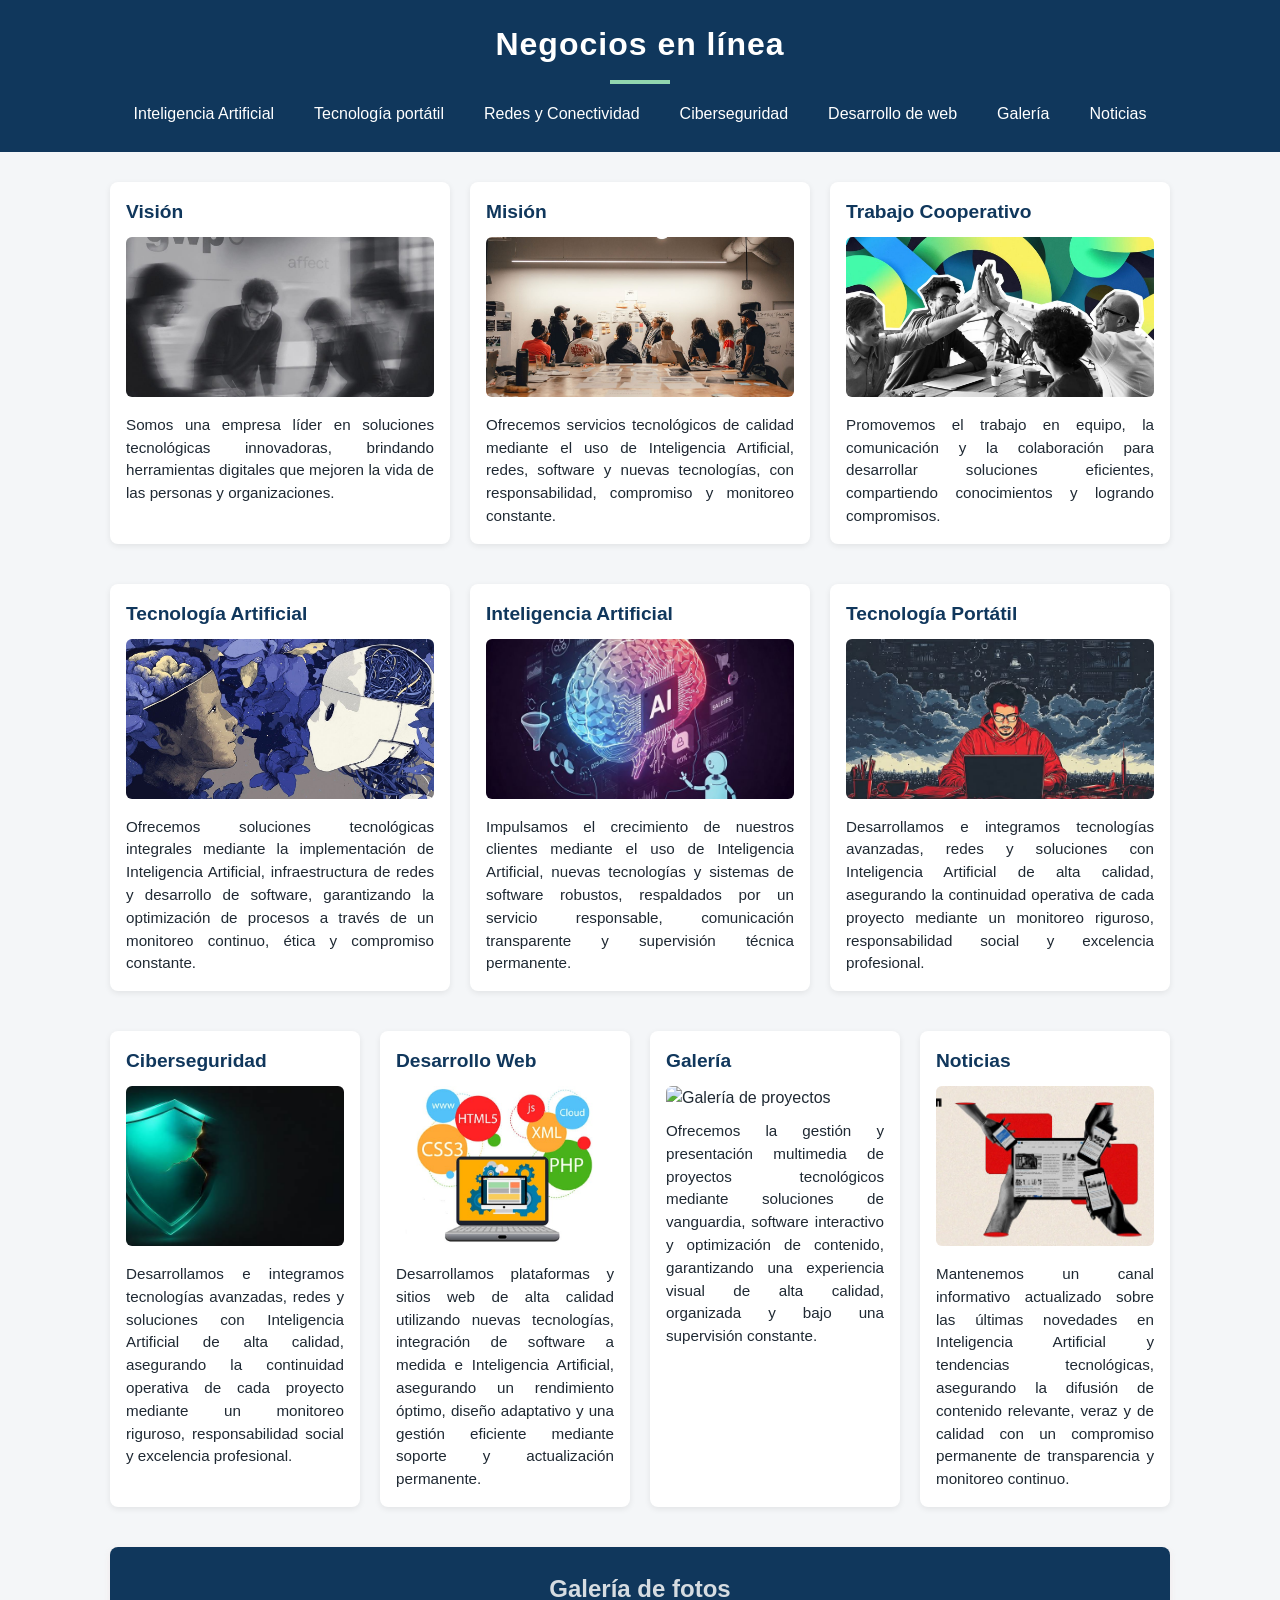
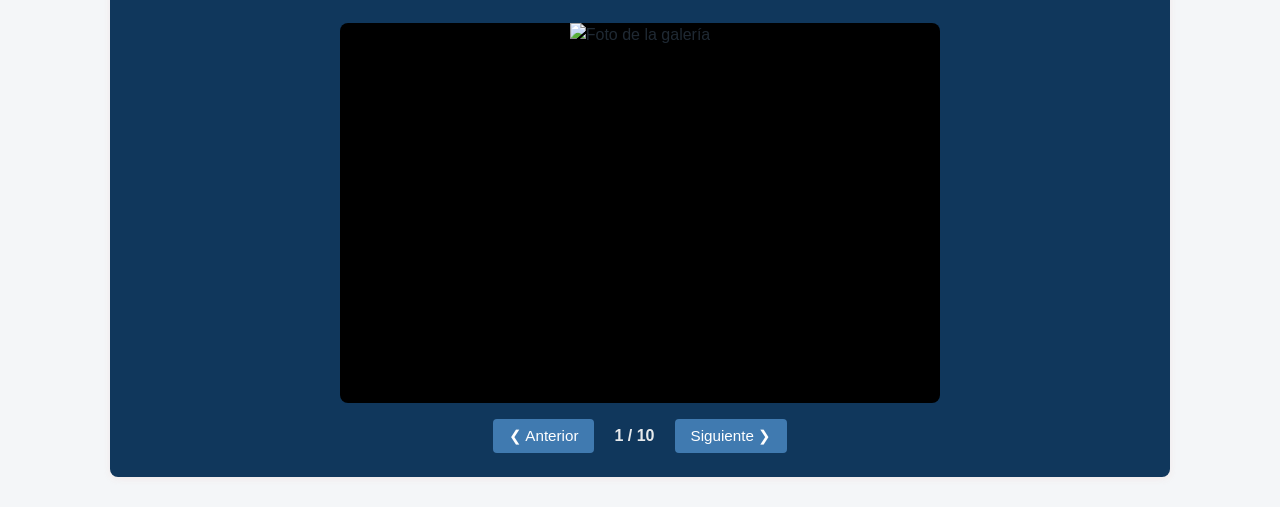
==== quienes(1).html @ 1d010c2e "Add files via upload" ====
<!DOCTYPE html>
<html lang="es">
<head>
    <meta charset="UTF-8">
    <meta name="viewport" content="width=device-width, initial-scale=1.0">
    <title>Quiénes Somos</title>
    <link rel="stylesheet" href="quienes(1).css">
</head>
<body>

    <header>
        <h1>Negocios en línea</h1>
        <hr>
        <nav>
            <ul>
                <li>Inteligencia Artificial</li>
                <li>Tecnología portátil</li>
                <li>Redes y Conectividad</li>
                <li>Ciberseguridad</li>
                <li>Desarrollo de web</li>
                <li>Galería</li>
                <li>Noticias</li>
            </ul>
        </nav>
    </header>

    <div class="padre">

        <!-- Bloque 1: Visión, Misión, Trabajo cooperativo -->
        <div class="hijo">
            <div class="nieto">
                <h2>Visión</h2>
                <img src="quienes/vision.jpg" alt="Visión de la empresa">
                <p>Somos una empresa líder en soluciones tecnológicas innovadoras, brindando herramientas digitales que mejoren la vida de las personas y organizaciones.</p>
            </div>
            <div class="nieto">
                <h2>Misión</h2>
                <img src="quienes/misiom.jpg" alt="Misión de la empresa">
                <p>Ofrecemos servicios tecnológicos de calidad mediante el uso de Inteligencia Artificial, redes, software y nuevas tecnologías, con responsabilidad, compromiso y monitoreo constante.</p>
            </div>
            <div class="nieto">
                <h2>Trabajo Cooperativo</h2>
                <img src="quienes/trabajocooperativo.jpg" alt="Trabajo cooperativo">
                <p>Promovemos el trabajo en equipo, la comunicación y la colaboración para desarrollar soluciones eficientes, compartiendo conocimientos y logrando compromisos.</p>
            </div>
        </div>

        <!-- Bloque 2: Áreas de tecnología -->
        <div class="hijo2">
            <div class="nieto2">
                <h2>Tecnología Artificial</h2>
                <img src="quienes/tecnologiaconia.jpg" alt="Tecnología con IA">
                <p>Ofrecemos soluciones tecnológicas integrales mediante la implementación de Inteligencia Artificial, infraestructura de redes y desarrollo de software, garantizando la optimización de procesos a través de un monitoreo continuo, ética y compromiso constante.</p>
            </div>
            <div class="nieto2">
                <h2>Inteligencia Artificial</h2>
                <img src="quienes/Ia.jpg" alt="Inteligencia Artificial">
                <p>Impulsamos el crecimiento de nuestros clientes mediante el uso de Inteligencia Artificial, nuevas tecnologías y sistemas de software robustos, respaldados por un servicio responsable, comunicación transparente y supervisión técnica permanente.</p>
            </div>
            <div class="nieto2">
                <h2>Tecnología Portátil</h2>
                <img src="quienes/Tecnologiaportatil.jpg" alt="Tecnología portátil">
                <p>Desarrollamos e integramos tecnologías avanzadas, redes y soluciones con Inteligencia Artificial de alta calidad, asegurando la continuidad operativa de cada proyecto mediante un monitoreo riguroso, responsabilidad social y excelencia profesional.</p>
            </div>
        </div>

        <!-- Bloque 3: Servicios -->
        <div class="hijo3">
            <div class="nieto3">
                <h2>Ciberseguridad</h2>
                <img src="quienes/ciberseguridad.jpg" alt="Ciberseguridad">
                <p>Desarrollamos e integramos tecnologías avanzadas, redes y soluciones con Inteligencia Artificial de alta calidad, asegurando la continuidad operativa de cada proyecto mediante un monitoreo riguroso, responsabilidad social y excelencia profesional.</p>
            </div>
            <div class="nieto3">
                <h2>Desarrollo Web</h2>
                <img src="quienes/desarrolloweb.jpg" alt="Desarrollo web">
                <p>Desarrollamos plataformas y sitios web de alta calidad utilizando nuevas tecnologías, integración de software a medida e Inteligencia Artificial, asegurando un rendimiento óptimo, diseño adaptativo y una gestión eficiente mediante soporte y actualización permanente.</p>
            </div>
            <div class="nieto3">
                <h2>Galería</h2>
                <img src="presentacion/6.jpg" alt="Galería de proyectos">
                <p>Ofrecemos la gestión y presentación multimedia de proyectos tecnológicos mediante soluciones de vanguardia, software interactivo y optimización de contenido, garantizando una experiencia visual de alta calidad, organizada y bajo una supervisión constante.</p>
            </div>
            <div class="nieto3">
                <h2>Noticias</h2>
                <img src="quienes/Noticiastec.jpg" alt="Noticias tecnológicas">
                <p>Mantenemos un canal informativo actualizado sobre las últimas novedades en Inteligencia Artificial y tendencias tecnológicas, asegurando la difusión de contenido relevante, veraz y de calidad con un compromiso permanente de transparencia y monitoreo continuo.</p>
            </div>
        </div>

        <!-- Bloque 4: Galería de fotos animada con JavaScript -->
        <div class="hijo4">
            <h2>Galería de fotos</h2>

            <div class="slider">
                <img id="imagen-slider" src="presentacion/1.jpg" alt="Foto de la galería">
            </div>

            <div class="slider-controles">
                <button id="btn-anterior">&#10094; Anterior</button>
                <span id="contador">1 / 10</span>
                <button id="btn-siguiente">Siguiente &#10095;</button>
            </div>
        </div>

    </div>

    <script src="quienes(1).js"></script>
</body>
</html>
---- quienes(1).css ----
/* ====== 1. Reseteo básico ======
   Quitamos márgenes/paddings por defecto del navegador para tener
   control total del diseño desde cero. */
* {
    margin: 0;
    padding: 0;
    box-sizing: border-box;
}

body {
    font-family: "Segoe UI", Arial, sans-serif;
    background-color: #f4f6f8;
    color: #1f2933;
    line-height: 1.5;
}

/* ====== 2. Encabezado ====== */
header {
    background-color: #10375c;
    color: #ffffff;
    padding: 20px;
    text-align: center;
}

header h1 {
    font-size: 2rem;
    letter-spacing: 1px;
}

header hr {
    margin: 12px auto;
    width: 60px;
    border: 2px solid #91d6af;
}

nav ul {
    list-style: none;
    display: flex;
    flex-wrap: wrap;
    justify-content: center;
    gap: 20px;
    margin-top: 10px;
}

nav ul li {
    cursor: pointer;
    padding: 6px 10px;
    border-radius: 4px;
    transition: background-color 0.2s ease;
}

nav ul li:hover {
    background-color: #0c0c0c;
}

/* ====== 3. Contenedor general ====== */
.padre {
    max-width: 1100px;
    margin: 0 auto;
    padding: 30px 20px;
}

/* ====== 4. Bloques de tarjetas (hijo, hijo2, hijo3) ======
   Usamos la misma clase de "tarjeta" para los tres bloques porque
   visualmente cumplen el mismo rol: título + imagen + texto. */
.hijo,
.hijo2,
.hijo3 {
    display: grid;
    grid-template-columns: repeat(auto-fit, minmax(240px, 1fr));
    gap: 20px;
    margin-bottom: 40px;
}

.nieto,
.nieto2,
.nieto3 {
    background-color: #ffffff;
    border-radius: 8px;
    padding: 16px;
    box-shadow: 0 2px 6px rgba(0, 0, 0, 0.08);
}

.nieto h2,
.nieto2 h2,
.nieto3 h2 {
    color: #10375c;
    margin-bottom: 10px;
    font-size: 1.2rem;
}

.nieto img,
.nieto2 img,
.nieto3 img {
    width: 100%;
    height: 160px;
    object-fit: cover;
    border-radius: 6px;
    margin-bottom: 10px;
}

.nieto p,
.nieto2 p,
.nieto3 p {
    font-size: 0.95rem;
    text-align: justify;
}

/* ====== 5. Galería de fotos (hijo4) ======
   Aquí vive el slider que se mueve con JavaScript. */
.hijo4 {
    text-align: center;
    background-color: #10375c;
    border-radius: 8px;
    padding: 24px;
    box-shadow: 0 2px 6px rgba(240, 232, 232, 0.89);
}

.hijo4 h2 {
    color: #d6dce1;
    margin-bottom: 16px;
}

.slider {
    max-width: 600px;
    height: 380px;
    margin: 0 auto;
    overflow: hidden;
    border-radius: 8px;
    background-color: #000;
}

.slider img {
    width: 100%;
    height: 100%;
    object-fit: cover;
    /* Esta transición es la que crea el efecto de "aparecer" suave
       cada vez que JavaScript cambia el src de la imagen. */
    opacity: 1;
    transition: opacity 0.5s ease-in-out;
}

/* Clase que JavaScript añade/quita para el efecto de desvanecido */
.slider img.fade-out {
    opacity: 0;
}

.slider-controles {
    display: flex;
    align-items: center;
    justify-content: center;
    gap: 20px;
    margin-top: 16px;
}

.slider-controles button {
    background-color: #407ab0;
    color: #fff;
    border: none;
    padding: 8px 16px;
    border-radius: 4px;
    cursor: pointer;
    font-size: 0.95rem;
    transition: background-color 0.2s ease;
}

.slider-controles button:hover {
    background-color: #4c9f70;
}

#contador {
    font-weight: bold;
    color: #e7eaec;
}
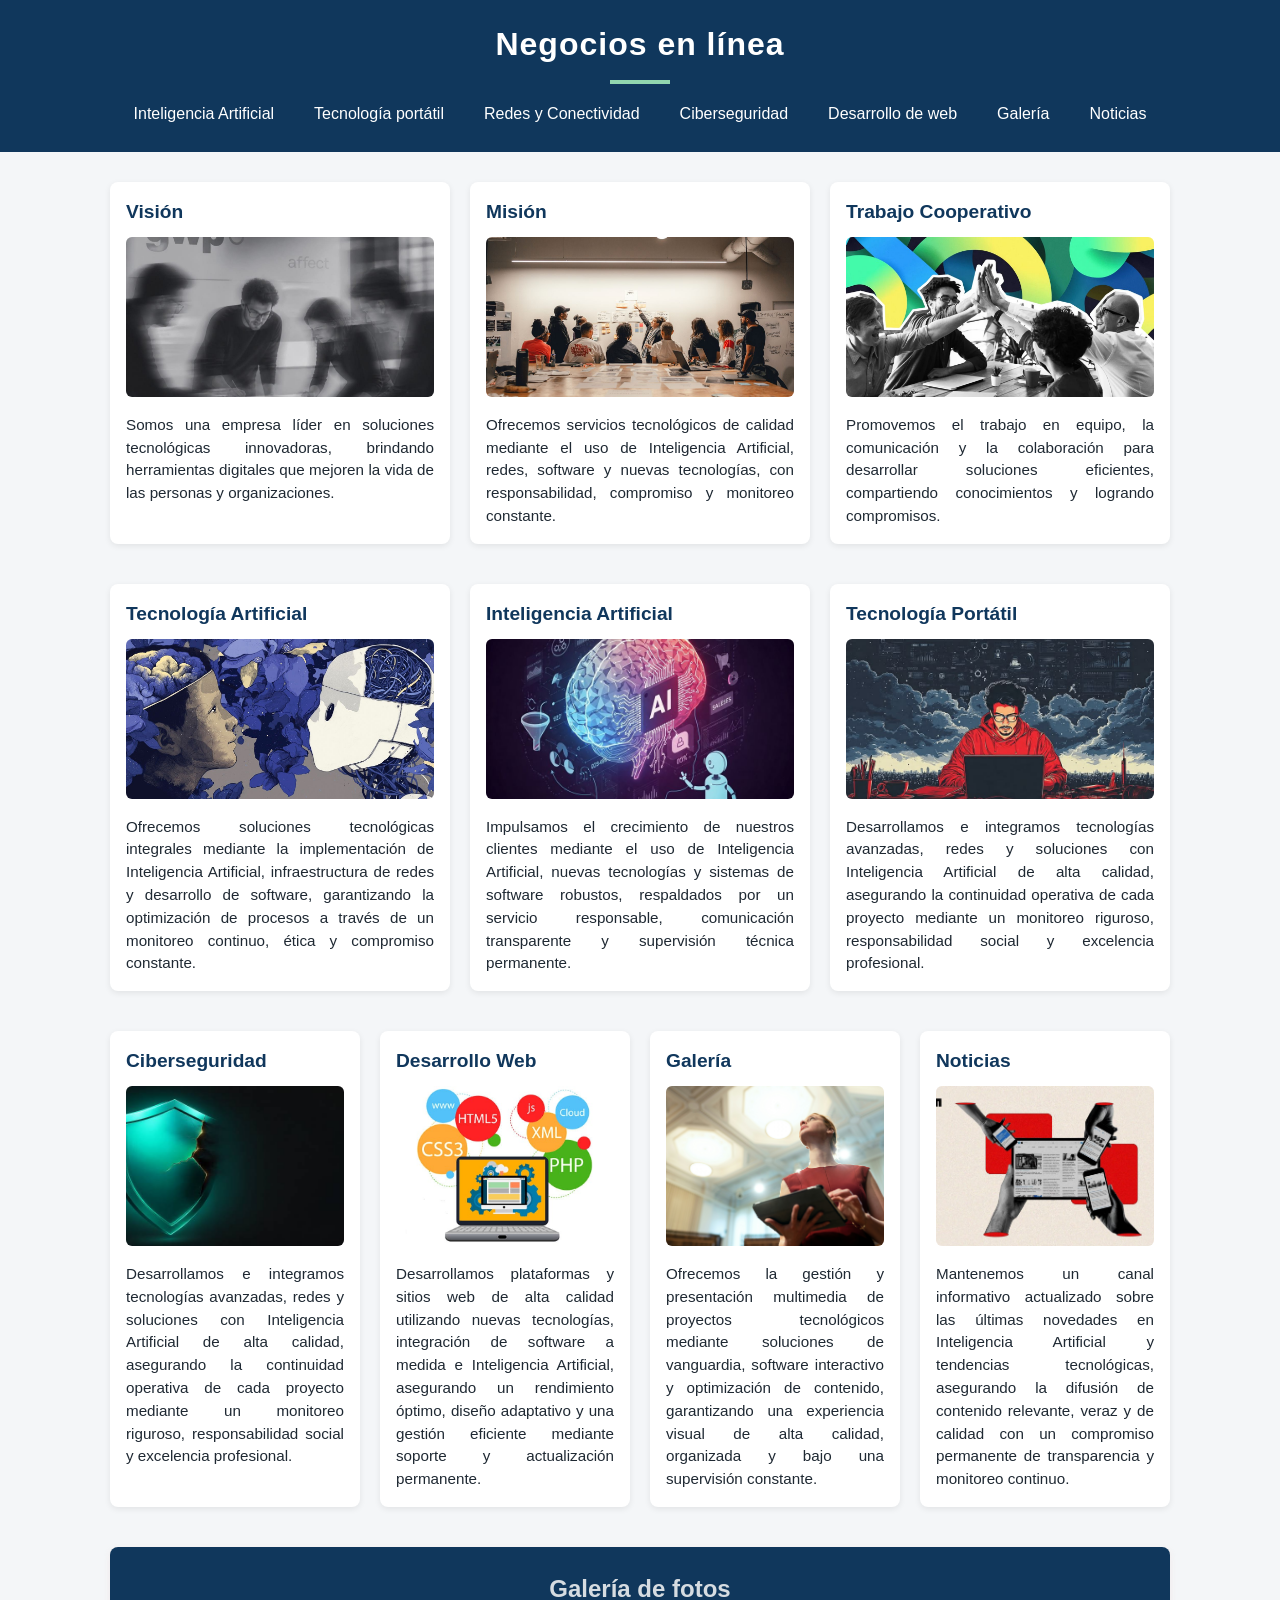
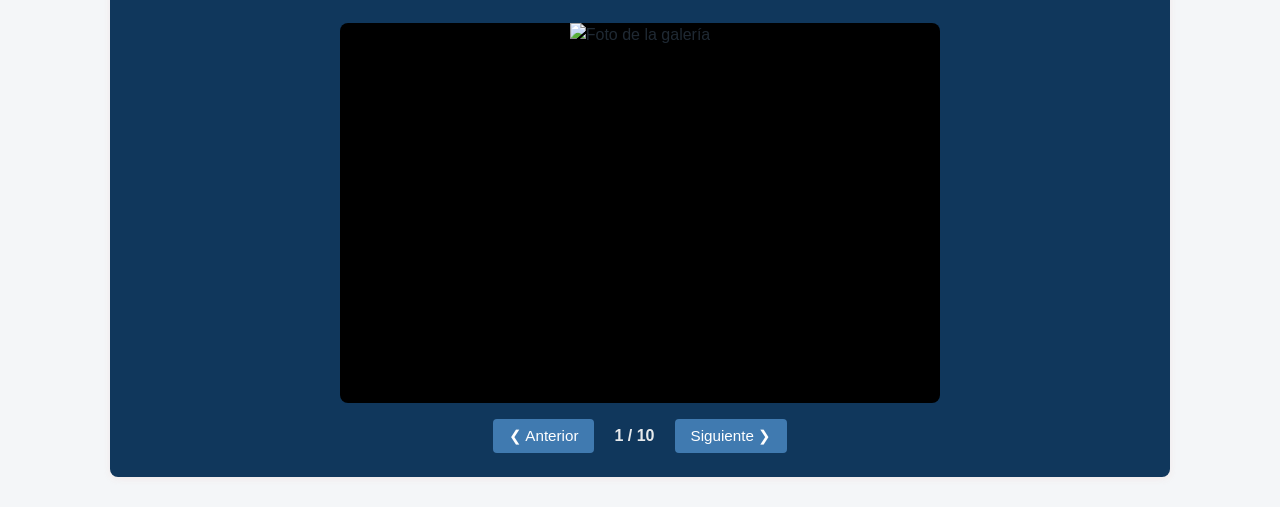
==== commit 9fac7ac1: "Update quienes(1).html" ====
--- a/quienes(1).html
+++ b/quienes(1).html
@@ -78,7 +78,7 @@
             </div>
             <div class="nieto3">
                 <h2>Galería</h2>
-                <img src="presentacion/6.jpg" alt="Galería de proyectos">
+                <img src="quienes/galeria.jpg" alt="Galería de proyectos">
                 <p>Ofrecemos la gestión y presentación multimedia de proyectos tecnológicos mediante soluciones de vanguardia, software interactivo y optimización de contenido, garantizando una experiencia visual de alta calidad, organizada y bajo una supervisión constante.</p>
             </div>
             <div class="nieto3">
@@ -107,4 +107,4 @@
 
     <script src="quienes(1).js"></script>
 </body>
-</html>+</html>
